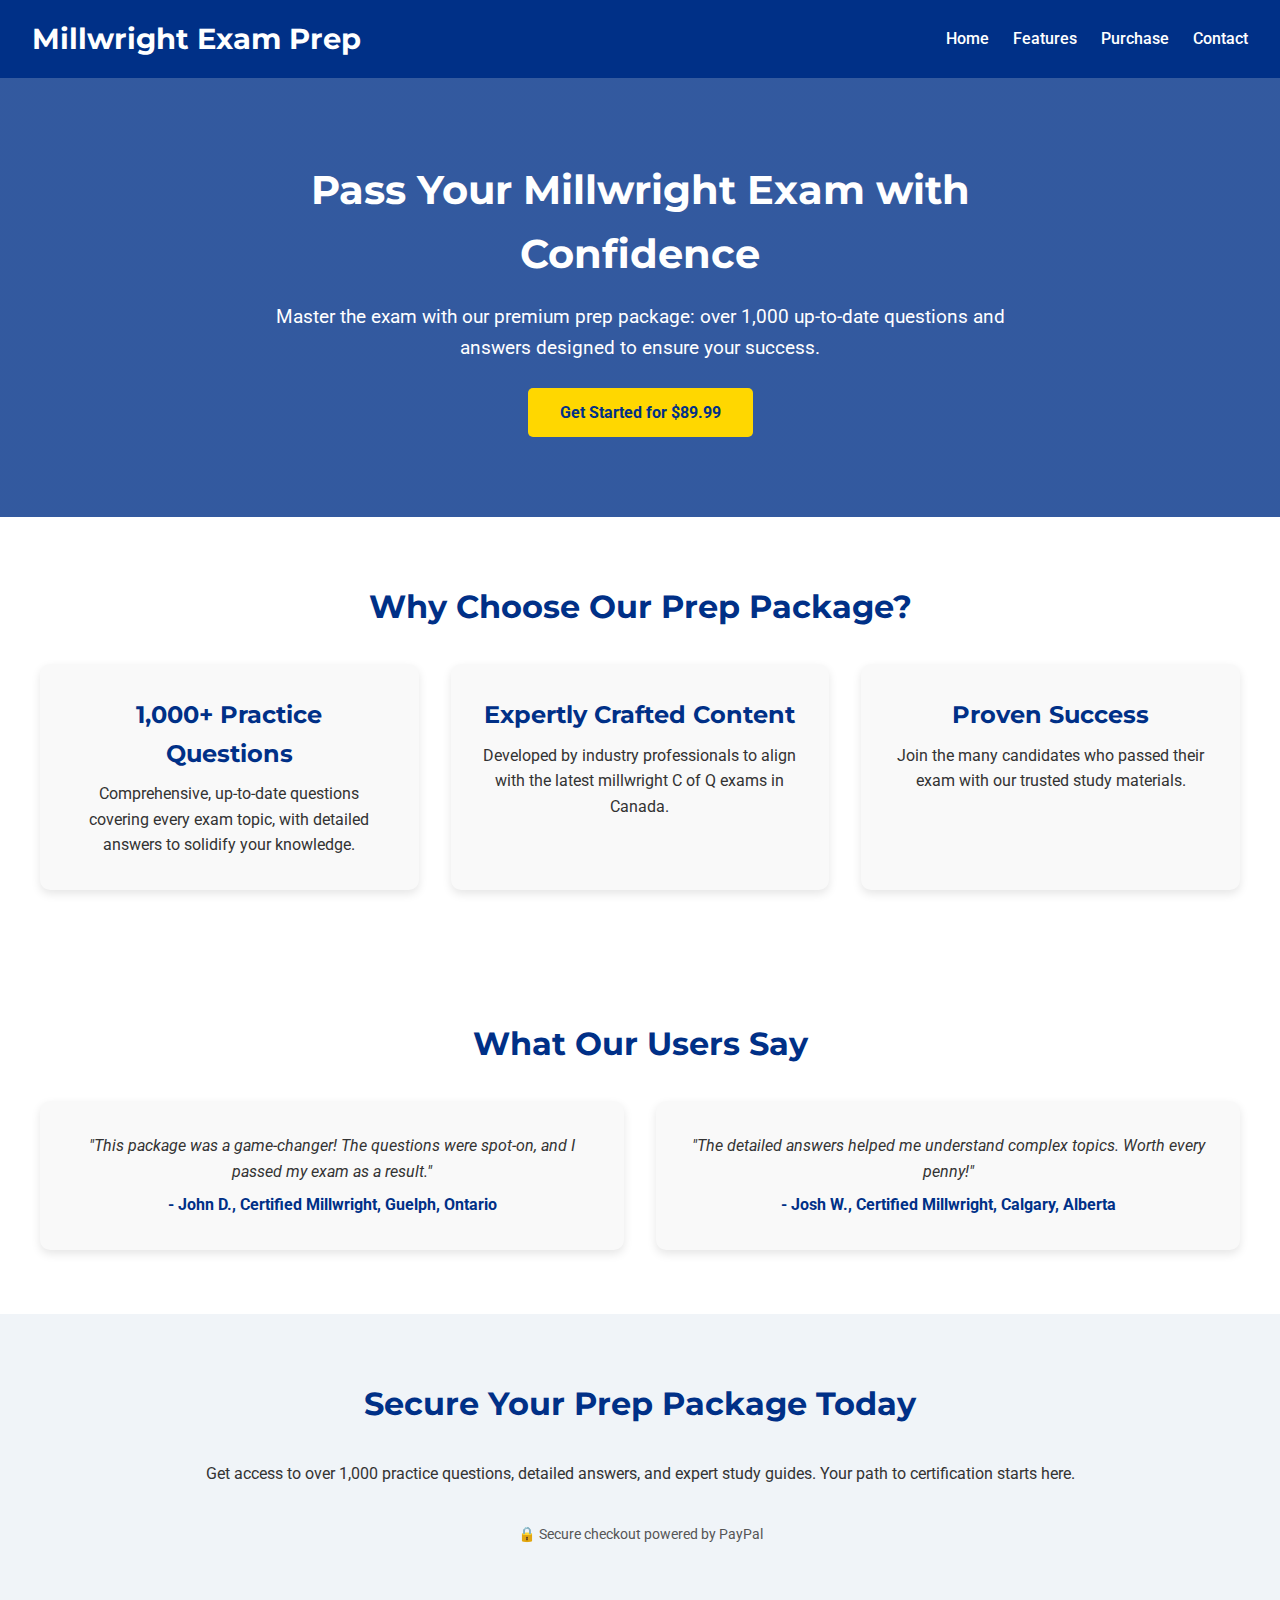
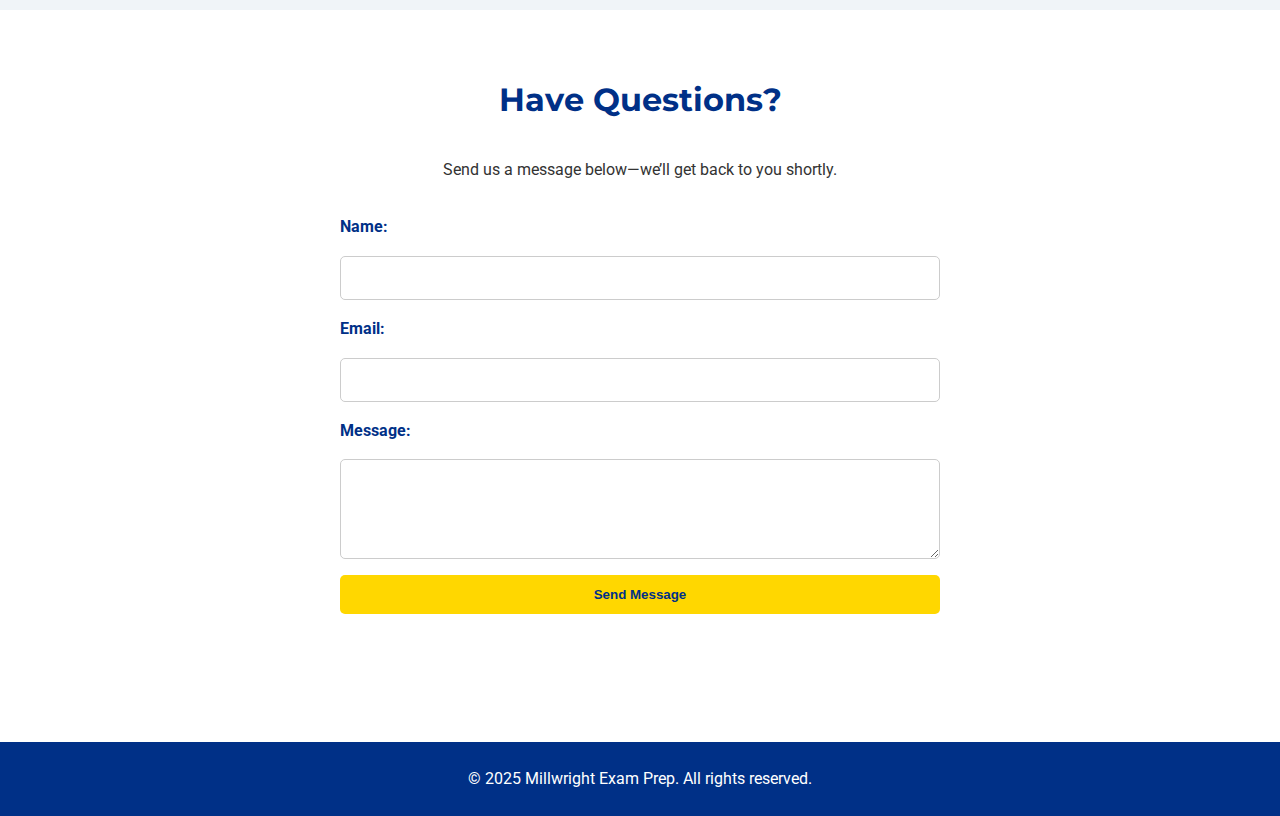
==== index.html @ 75c09dd5 "Update index.html" ====
<html lang="en">
<head>
  <meta charset="UTF-8" />
  <meta name="viewport" content="width=device-width, initial-scale=1.0" />
  <meta name="description" content="Ace your Millwright Exam with our premium prep package featuring over 1,000 up-to-date questions and answers." />
  <meta name="keywords" content="millwright exam prep, millwright study guide, millwright practice questions, certification prep, Canada" />
  <meta name="author" content="Millwright Exam Prep" />
  <title>Millwright Exam Prep - Pass with Confidence</title>
  <link rel="stylesheet" href="styles.css" />
  <link rel="icon" type="image/png" href="favicon.png" />
  <link href="https://fonts.googleapis.com/css2?family=Montserrat:wght@400;700&family=Roboto:wght@300;400&display=swap" rel="stylesheet" />
</head>
<body>
  <header class="sticky">
    <div class="logo">Millwright Exam Prep</div>
    <div class="hamburger" id="hamburger">☰</div>
    <nav id="nav-menu">
      <ul>
        <li><a href="#home">Home</a></li>
        <li><a href="#features">Features</a></li>
        <li><a href="#purchase">Purchase</a></li>
        <li><a href="#contact">Contact</a></li>
      </ul>
    </nav>
  </header>

  <section id="home" class="hero">
    <div class="hero-content">
      <h1>Pass Your Millwright Exam with Confidence</h1>
      <p>Master the exam with our premium prep package: over 1,000 up-to-date questions and answers designed to ensure your success.</p>
      <a href="#purchase" class="cta-button">Get Started for $89.99</a>
    </div>
  </section>

  <section id="features">
    <h2>Why Choose Our Prep Package?</h2>
    <div class="features-grid">
      <div class="feature">
        <h3>1,000+ Practice Questions</h3>
        <p>Comprehensive, up-to-date questions covering every exam topic, with detailed answers to solidify your knowledge.</p>
      </div>
      <div class="feature">
        <h3>Expertly Crafted Content</h3>
        <p>Developed by industry professionals to align with the latest millwright C of Q exams in Canada.</p>
      </div>
      <div class="feature">
        <h3>Proven Success</h3>
        <p>Join the many candidates who passed their exam with our trusted study materials.</p>
      </div>
    </div>
  </section>

  <section id="testimonials">
    <h2>What Our Users Say</h2>
    <div class="testimonial-grid">
      <div class="testimonial">
        <p>"This package was a game-changer! The questions were spot-on, and I passed my exam as a result."</p>
        <span>- John D., Certified Millwright, Guelph, Ontario</span>
      </div>
      <div class="testimonial">
        <p>"The detailed answers helped me understand complex topics. Worth every penny!"</p>
        <span>- Josh W., Certified Millwright, Calgary, Alberta</span>
      </div>
    </div>
  </section>

  <section id="purchase">
    <h2>Secure Your Prep Package Today</h2>
    <p>Get access to over 1,000 practice questions, detailed answers, and expert study guides. Your path to certification starts here.</p>

    <!-- PayPal Hosted Button - Centered -->
    <div style="display: flex; justify-content: center; margin-top: 20px;">
      <div id="paypal-container-J7JTA7M8X7QSN"></div>
    </div>

    <script 
      src="https://www.paypal.com/sdk/js?client-id=BAACQsRiZJimxrqeiNeaFe0J6F3lQnl_E-csl51sluLY7uaNs-VFVcS7_G8-PW38OSNOYB8MAIW6IAEPj8&components=hosted-buttons&disable-funding=venmo&currency=CAD">
    </script>
    <script>
      paypal.HostedButtons({
        hostedButtonId: "J7JTA7M8X7QSN",
      }).render("#paypal-container-J7JTA7M8X7QSN");

      document.addEventListener('DOMContentLoaded', () => {
        const paypalContainer = document.getElementById('paypal-container-J7JTA7M8X7QSN');
        const checkButton = setInterval(() => {
          const buttonText = paypalContainer.querySelector('.paypal-button-text');
          if (buttonText) {
            buttonText.innerHTML = `
              <div style="display: flex; justify-content: space-between; align-items: center; width: 100%;">
                <span style="text-align: left;">Millwright Exam Package</span>
                <span style="text-align: right;">$89.99 CAD</span>
              </div>
            `;
            buttonText.style.display = 'block';
            buttonText.style.textAlign = 'center';
            clearInterval(checkButton);
          }
        }, 100);
      });
    </script>

    <p class="secure">🔒 Secure checkout powered by PayPal</p>
  </section>

  <section id="contact">
    <h2>Have Questions?</h2>
    <p>Send us a message below—we’ll get back to you shortly.</p>
    <form action="https://formspree.io/f/mzzewnkb" method="POST">
      <label for="name">Name:</label>
      <input type="text" id="name" name="name" required />
      <label for="email">Email:</label>
      <input type="email" id="email" name="_replyto" required />
      <label for="message">Message:</label>
      <textarea id="message" name="message" required></textarea>
      <button type="submit" class="cta-button">Send Message</button>
    </form>
  </section>

  <footer>
    <p>© 2025 Millwright Exam Prep. All rights reserved.</p>
  </footer>

  <script>
    const hamburger = document.getElementById('hamburger');
    const navMenu = document.getElementById('nav-menu');
    hamburger.addEventListener('click', () => {
      navMenu.classList.toggle('active');
    });
  </script>
</body>
</html>
---- styles.css ----
* {
    margin: 0;
    padding: 0;
    box-sizing: border-box;
}

html {
    scroll-behavior: smooth;
    scroll-padding-top: 80px;
}

body {
    font-family: 'Roboto', sans-serif;
    line-height: 1.6;
    color: #333;
}

/* --- Header --- */
header.sticky {
    background: #003087;
    color: white;
    padding: 1rem 2rem;
    display: flex;
    justify-content: space-between;
    align-items: center;
    position: sticky;
    top: 0;
    z-index: 1000;
    flex-wrap: wrap;
}

.header-container {
    display: flex;
    justify-content: space-between;
    align-items: center;
    width: 100%;
}

.logo {
    font-family: 'Montserrat', sans-serif;
    font-size: 1.8rem;
    font-weight: 700;
}

.hamburger {
    display: none;
    font-size: 2rem;
    cursor: pointer;
    background: none;
    border: none;
    color: white;
}

/* --- Navigation --- */
nav ul {
    list-style: none;
    display: flex;
    gap: 1.5rem;
}

nav ul li a {
    color: white;
    text-decoration: none;
    font-weight: 500;
    transition: color 0.3s;
}

nav ul li a:hover {
    color: #ffd700;
}

/* --- Hero Section --- */
.hero {
    background: linear-gradient(rgba(0, 48, 135, 0.8), rgba(0, 48, 135, 0.8)), url('https://images.unsplash.com/photo-1581091226825-a6a2a5aee158?ixlib=rb-4.0.3&auto=format&fit=crop&w=1920&q=80');
    background-size: cover;
    background-position: center;
    color: white;
    text-align: center;
    padding: 5rem 2rem;
    min-height: 400px;
    display: flex;
    align-items: center;
}

.hero-content {
    max-width: 800px;
    margin: 0 auto;
}

.hero h1 {
    font-family: 'Montserrat', sans-serif;
    font-size: 2.5rem;
    margin-bottom: 1rem;
}

.hero p {
    font-size: 1.2rem;
    margin-bottom: 1.5rem;
}

.cta-button {
    display: inline-block;
    padding: 0.75rem 2rem;
    background: #ffd700;
    color: #003087;
    text-decoration: none;
    border-radius: 5px;
    font-weight: 700;
    transition: background 0.3s, transform 0.2s;
}

.cta-button:hover {
    background: #e6c200;
    transform: translateY(-2px);
}

/* --- Sections --- */
section {
    padding: 4rem 2rem;
    text-align: center;
}

section h2 {
    font-family: 'Montserrat', sans-serif;
    font-size: 2rem;
    margin-bottom: 2rem;
    color: #003087;
}

/* --- Grids --- */
.features-grid, .testimonial-grid {
    display: grid;
    grid-template-columns: repeat(auto-fit, minmax(250px, 1fr));
    gap: 2rem;
    max-width: 1200px;
    margin: 0 auto;
}

.feature, .testimonial {
    background: #f9f9f9;
    padding: 2rem;
    border-radius: 10px;
    box-shadow: 0 4px 10px rgba(0, 0, 0, 0.1);
    transition: transform 0.3s;
}

.feature:hover, .testimonial:hover {
    transform: translateY(-5px);
}

.feature h3 {
    font-family: 'Montserrat', sans-serif;
    font-size: 1.5rem;
    margin-bottom: 0.5rem;
    color: #003087;
}

.testimonial p {
    font-style: italic;
}

.testimonial span {
    display: block;
    margin-top: 0.5rem;
    font-weight: 700;
    color: #003087;
}

/* --- Purchase Section --- */
#purchase {
    background: #f0f4f8;
}

#purchase p.secure {
    margin-top: 1rem;
    font-size: 0.9rem;
    color: #555;
}

/* PayPal Button Styling */
#paypal-container-J7JTA7M8X7QSN {
    width: 100%;
    max-width: 400px;
    margin: 0 auto;
}

#paypal-container-J7JTA7M8X7QSN iframe {
    width: 100% !important;
    min-width: 300px;
}

#paypal-container-J7JTA7M8X7QSN .paypal-button-text {
    display: block !important;
    text-align: center !important;
    font-size: 16px;
    line-height: 1.5;
}

#paypal-container-J7JTA7M8X7QSN .paypal-button {
    display: block !important;
    text-align: center;
    margin-top: 10px;
}

/* --- Forms --- */
form {
    max-width: 600px;
    margin: 2rem auto;
    display: flex;
    flex-direction: column;
    gap: 1rem;
}

form label {
    font-weight: 700;
    text-align: left;
    color: #003087;
}

form input, form textarea {
    padding: 0.75rem;
    border: 1px solid #ccc;
    border-radius: 5px;
    font-size: 1rem;
}

form textarea {
    resize: vertical;
    min-height: 100px;
}

form button {
    background: #003087;
    color: white;
    padding: 0.75rem;
    border: none;
    border-radius: 5px;
    font-weight: 700;
    cursor: pointer;
    transition: background 0.3s;
}

form button:hover {
    background: #002569;
}

/* --- Footer --- */
footer {
    background: #003087;
    color: white;
    text-align: center;
    padding: 1.5rem;
    margin-top: 2rem;
}

/* --- Responsive Fixes --- */
@media (max-width: 768px) {
    header.sticky {
        flex-direction: row;
        justify-content: space-between;
        align-items: center;
        flex-wrap: nowrap;
        padding: 0.5rem 1rem;
    }

    .header-container {
        flex-direction: row;
        justify-content: space-between;
        align-items: center;
    }

    .logo {
        font-size: 1.5rem;
    }

    .hamburger {
        display: block;
    }

    nav {
        display: none;
        width: 100%;
    }

    nav.active {
        display: block;
    }

    nav ul {
        flex-direction: column;
        gap: 1rem;
        margin-top: 1rem;
        justify-content: flex-start;
    }

    nav ul li {
        text-align: left;
        padding-left: 1rem;
    }

    .hero h1 {
        font-size: 2rem;
    }

    .hero p {
        font-size: 1rem;
    }

    section {
        padding: 2rem 1rem;
    }

    #paypal-container-J7JTA7M8X7QSN iframe {
        min-width: 250px;
    }
}
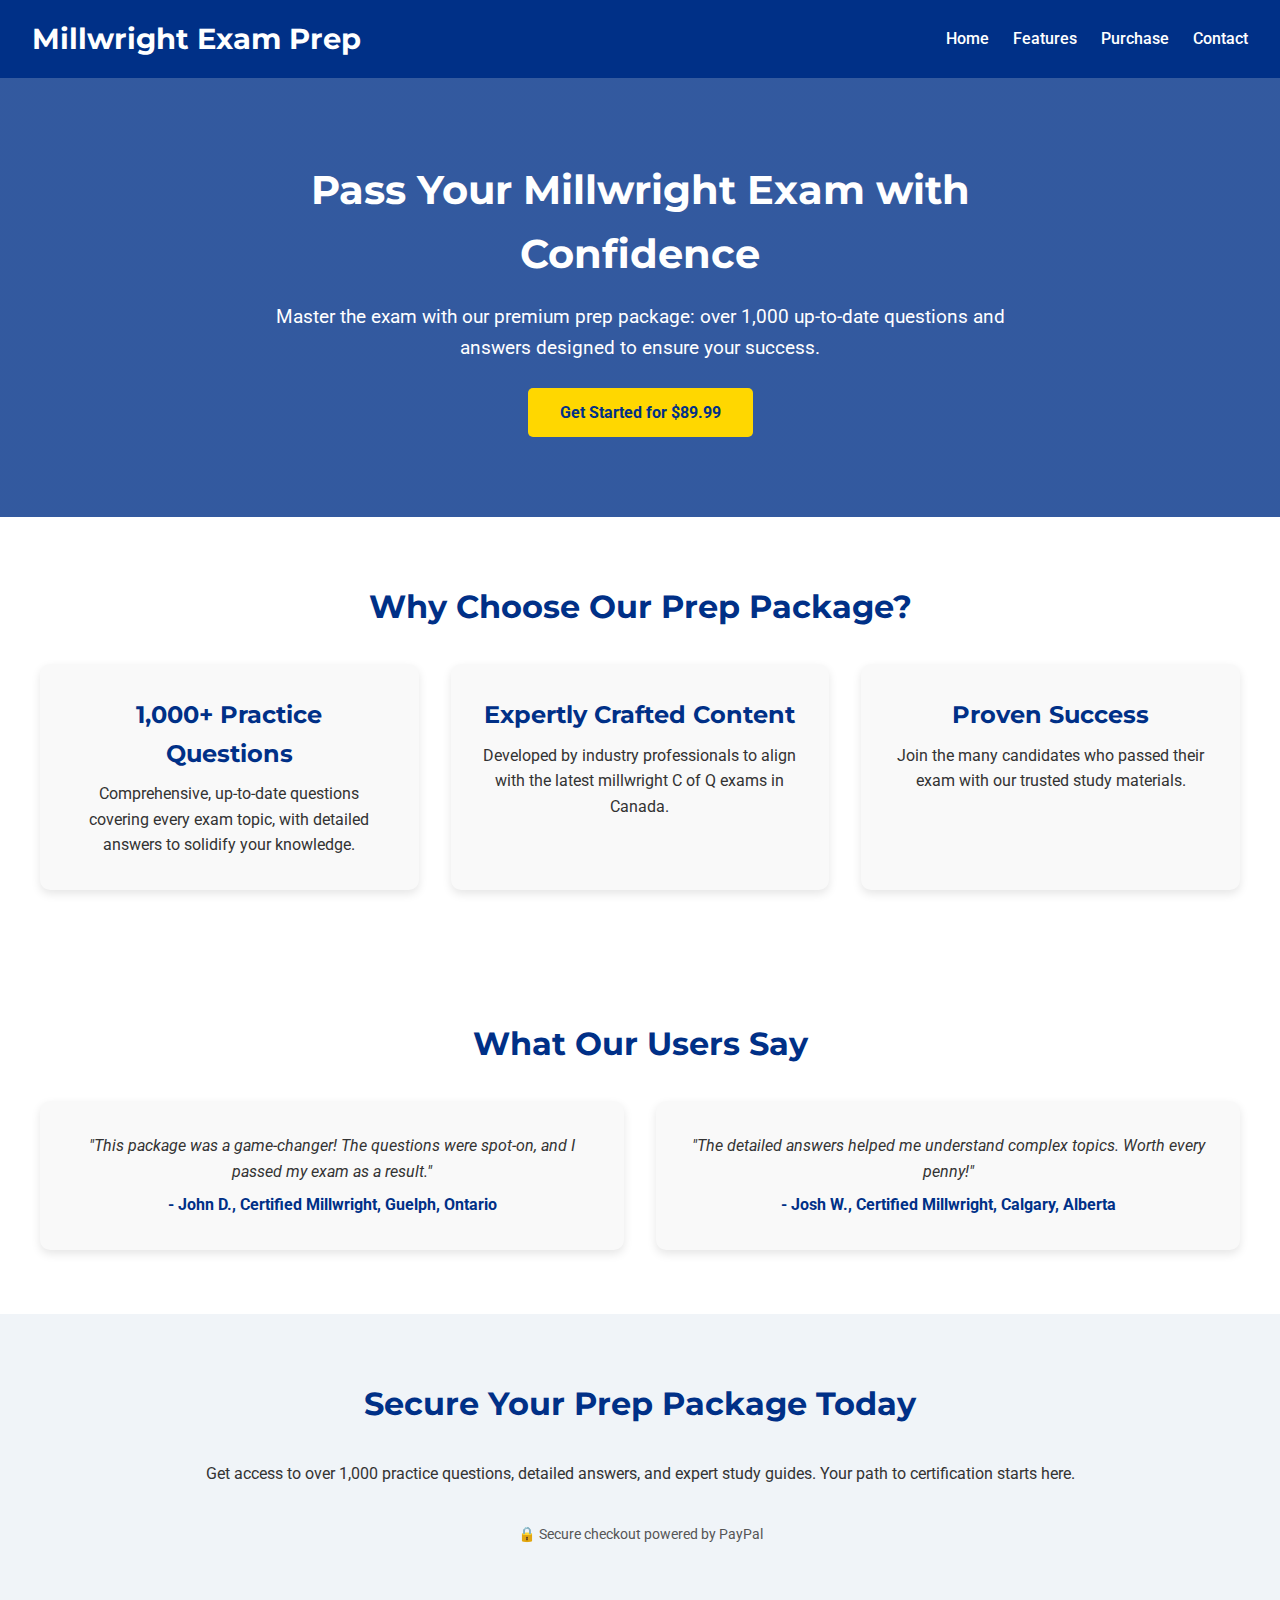
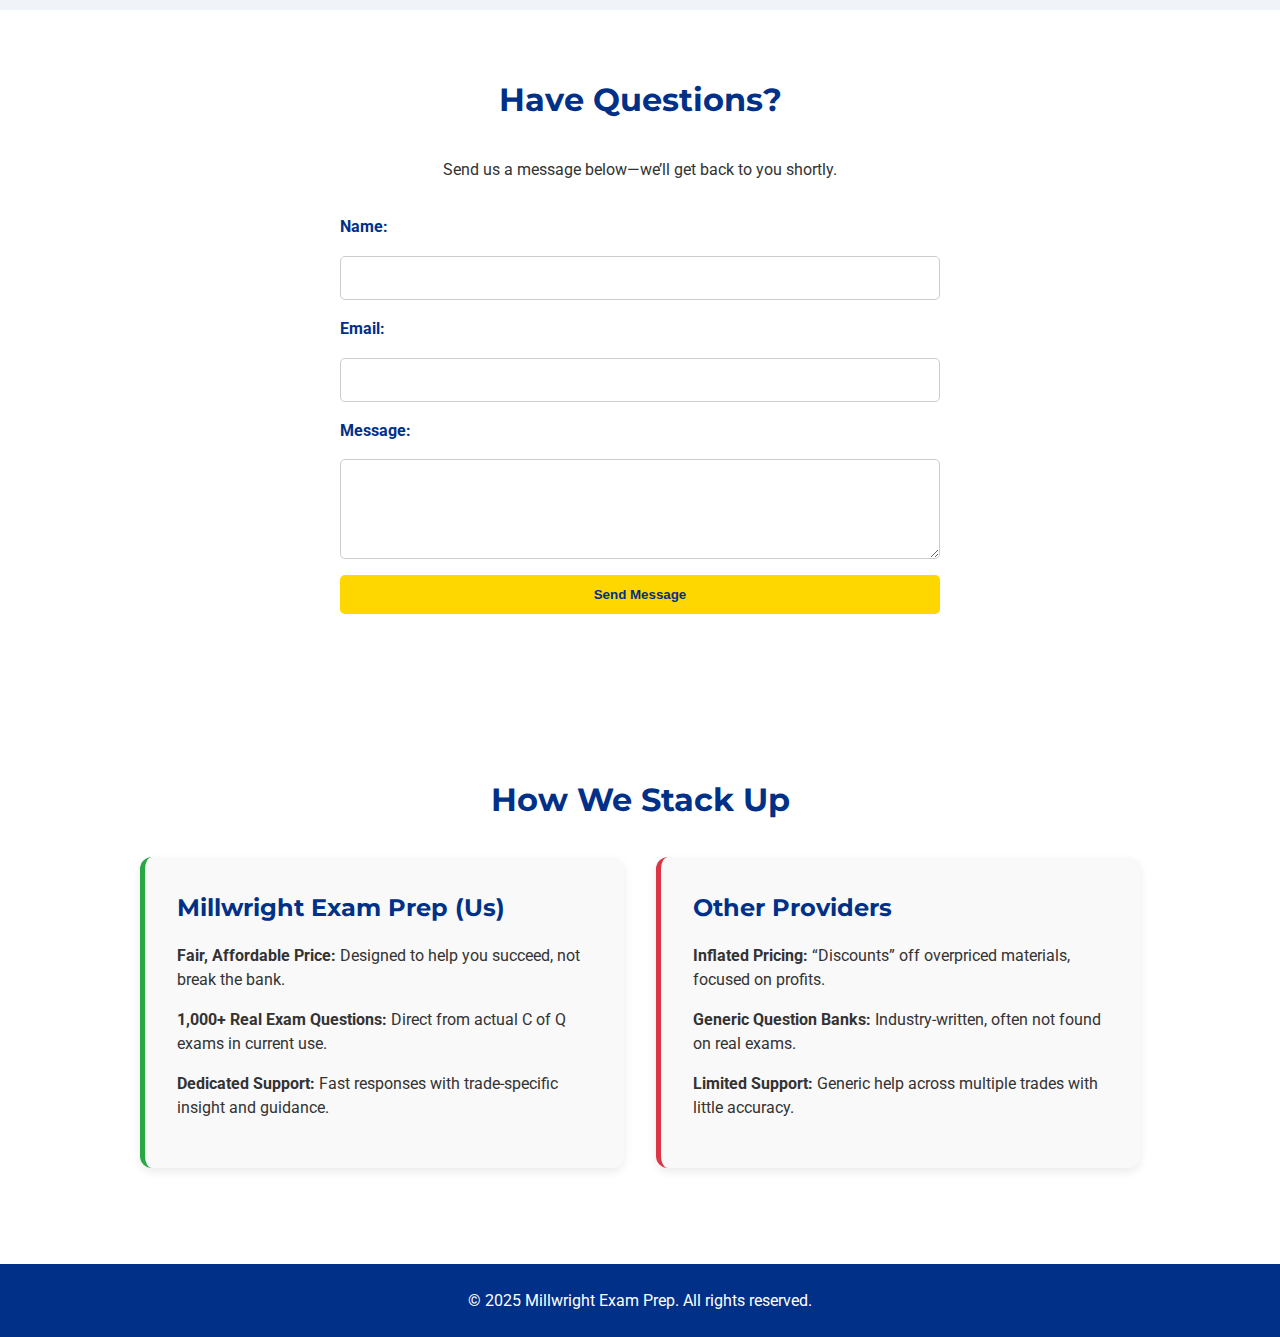
==== commit 0c94b00a: "Update index.html" ====
--- a/index.html
+++ b/index.html
@@ -86,12 +86,7 @@
         const checkButton = setInterval(() => {
           const buttonText = paypalContainer.querySelector('.paypal-button-text');
           if (buttonText) {
-            buttonText.innerHTML = `
-              <div style="display: flex; justify-content: space-between; align-items: center; width: 100%;">
-                <span style="text-align: left;">Millwright Exam Package</span>
-                <span style="text-align: right;">$89.99 CAD</span>
-              </div>
-            `;
+            buttonText.textContent = 'Millwright Exam Package $89.99 CAD';
             buttonText.style.display = 'block';
             buttonText.style.textAlign = 'center';
             clearInterval(checkButton);
@@ -116,7 +111,27 @@
       <button type="submit" class="cta-button">Send Message</button>
     </form>
   </section>
-
+<section id="compare">
+    <h2>How We Stack Up</h2>
+    <div class="compare-grid">
+        <div class="compare-box us">
+            <h3>Millwright Exam Prep (Us)</h3>
+            <ul>
+                <li><strong>Fair, Affordable Price:</strong> Designed to help you succeed, not break the bank.</li>
+                <li><strong>1,000+ Real Exam Questions:</strong> Direct from actual C of Q exams in current use.</li>
+                <li><strong>Dedicated Support:</strong> Fast responses with trade-specific insight and guidance.</li>
+            </ul>
+        </div>
+        <div class="compare-box them">
+            <h3>Other Providers</h3>
+            <ul>
+                <li><strong>Inflated Pricing:</strong> “Discounts” off overpriced materials, focused on profits.</li>
+                <li><strong>Generic Question Banks:</strong> Industry-written, often not found on real exams.</li>
+                <li><strong>Limited Support:</strong> Generic help across multiple trades with little accuracy.</li>
+            </ul>
+        </div>
+    </div>
+</section>
   <footer>
     <p>© 2025 Millwright Exam Prep. All rights reserved.</p>
   </footer>
--- a/styles.css
+++ b/styles.css
@@ -182,24 +182,30 @@
     width: 100%;
     max-width: 400px;
     margin: 0 auto;
+    text-align: center;
 }
 
 #paypal-container-J7JTA7M8X7QSN iframe {
     width: 100% !important;
     min-width: 300px;
+    margin: 0 auto;
 }
 
 #paypal-container-J7JTA7M8X7QSN .paypal-button-text {
     display: block !important;
     text-align: center !important;
-    font-size: 16px;
+    font-size: 16px !important;
     line-height: 1.5;
+    padding: 8px 0;
+    width: 100%;
+    color: #003087;
+    font-weight: 700;
 }
 
 #paypal-container-J7JTA7M8X7QSN .paypal-button {
     display: block !important;
-    text-align: center;
-    margin-top: 10px;
+    text-align: center !important;
+    margin: 10px auto 0;
 }
 
 /* --- Forms --- */
@@ -313,4 +319,88 @@
     #paypal-container-J7JTA7M8X7QSN iframe {
         min-width: 250px;
     }
-}
+
+    #paypal-container-J7JTA7M8X7QSN .paypal-button-text {
+        font-size: 14px !important;
+        padding: 6px 0;
+    }
+}
+/* --- Compare Section --- */
+#compare {
+    background: #ffffff;
+    padding: 4rem 2rem;
+    text-align: center;
+}
+
+#compare h2 {
+    font-family: 'Montserrat', sans-serif;
+    font-size: 2rem;
+    margin-bottom: 2rem;
+    color: #003087;
+}
+
+.compare-grid {
+    display: grid;
+    grid-template-columns: repeat(auto-fit, minmax(280px, 1fr));
+    gap: 2rem;
+    max-width: 1000px;
+    margin: 0 auto;
+}
+
+.compare-box {
+    background: #f9f9f9;
+    padding: 2rem;
+    border-radius: 12px;
+    box-shadow: 0 4px 10px rgba(0, 0, 0, 0.08);
+    text-align: left;
+    transition: transform 0.3s;
+}
+
+.compare-box:hover {
+    transform: translateY(-5px);
+}
+
+.compare-box h3 {
+    font-family: 'Montserrat', sans-serif;
+    font-size: 1.5rem;
+    margin-bottom: 1rem;
+    color: #003087;
+}
+
+.compare-box ul {
+    list-style: none;
+    padding-left: 0;
+}
+
+.compare-box li {
+    margin-bottom: 1rem;
+    font-size: 1rem;
+    line-height: 1.5;
+}
+
+.compare-box.us {
+    border-left: 5px solid #28a745;
+}
+
+.compare-box.them {
+    border-left: 5px solid #dc3545;
+}
+
+/* --- Responsive Fix for Compare Section --- */
+@media (max-width: 768px) {
+    #compare {
+        padding: 2rem 1rem;
+    }
+
+    .compare-box {
+        padding: 1.5rem;
+    }
+
+    .compare-box h3 {
+        font-size: 1.3rem;
+    }
+
+    .compare-box li {
+        font-size: 0.95rem;
+    }
+}
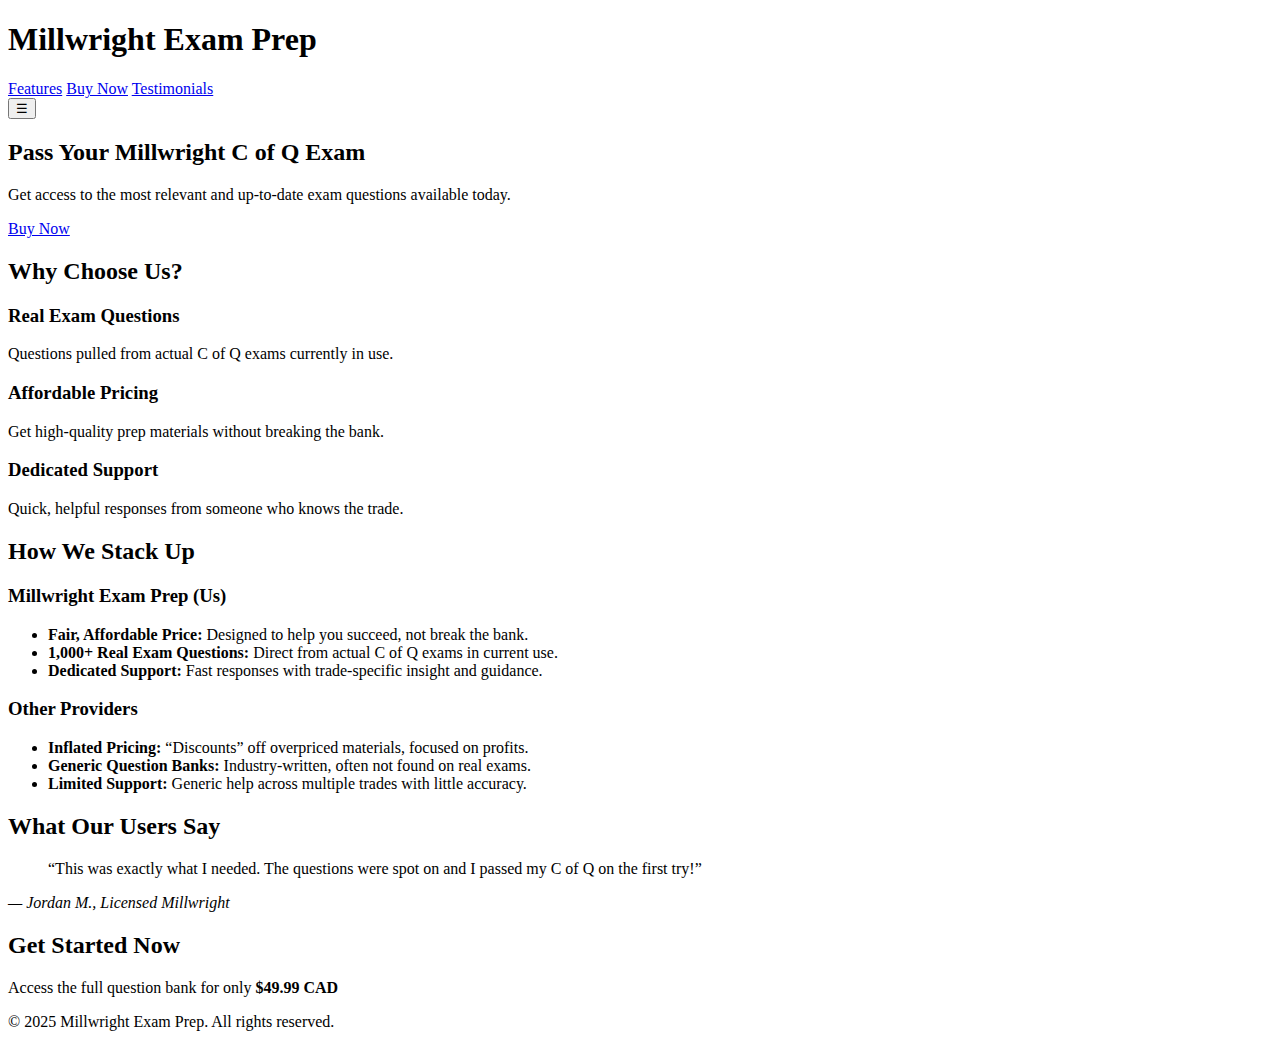
==== commit cb6e4dfe: "Update index.html" ====
--- a/index.html
+++ b/index.html
@@ -1,146 +1,127 @@
+<!DOCTYPE html>
 <html lang="en">
 <head>
   <meta charset="UTF-8" />
-  <meta name="viewport" content="width=device-width, initial-scale=1.0" />
-  <meta name="description" content="Ace your Millwright Exam with our premium prep package featuring over 1,000 up-to-date questions and answers." />
-  <meta name="keywords" content="millwright exam prep, millwright study guide, millwright practice questions, certification prep, Canada" />
-  <meta name="author" content="Millwright Exam Prep" />
-  <title>Millwright Exam Prep - Pass with Confidence</title>
-  <link rel="stylesheet" href="styles.css" />
-  <link rel="icon" type="image/png" href="favicon.png" />
-  <link href="https://fonts.googleapis.com/css2?family=Montserrat:wght@400;700&family=Roboto:wght@300;400&display=swap" rel="stylesheet" />
+  <meta name="viewport" content="width=device-width, initial-scale=1.0"/>
+  <title>Millwright Exam Prep</title>
+  <link rel="stylesheet" href="style.css" />
+  <link href="https://fonts.googleapis.com/css2?family=Montserrat:wght@600&family=Roboto&display=swap" rel="stylesheet">
 </head>
 <body>
-  <header class="sticky">
-    <div class="logo">Millwright Exam Prep</div>
-    <div class="hamburger" id="hamburger">☰</div>
-    <nav id="nav-menu">
-      <ul>
-        <li><a href="#home">Home</a></li>
-        <li><a href="#features">Features</a></li>
-        <li><a href="#purchase">Purchase</a></li>
-        <li><a href="#contact">Contact</a></li>
-      </ul>
-    </nav>
+  <header>
+    <div class="container">
+      <h1>Millwright Exam Prep</h1>
+      <nav id="nav-menu">
+        <a href="#features">Features</a>
+        <a href="#purchase">Buy Now</a>
+        <a href="#testimonials">Testimonials</a>
+      </nav>
+      <button id="menu-toggle" aria-label="Toggle Menu">&#9776;</button>
+    </div>
   </header>
 
-  <section id="home" class="hero">
-    <div class="hero-content">
-      <h1>Pass Your Millwright Exam with Confidence</h1>
-      <p>Master the exam with our premium prep package: over 1,000 up-to-date questions and answers designed to ensure your success.</p>
-      <a href="#purchase" class="cta-button">Get Started for $89.99</a>
+  <section class="hero">
+    <div class="container">
+      <h2>Pass Your Millwright C of Q Exam</h2>
+      <p>Get access to the most relevant and up-to-date exam questions available today.</p>
+      <a href="#purchase" class="btn">Buy Now</a>
     </div>
   </section>
 
-  <section id="features">
-    <h2>Why Choose Our Prep Package?</h2>
-    <div class="features-grid">
-      <div class="feature">
-        <h3>1,000+ Practice Questions</h3>
-        <p>Comprehensive, up-to-date questions covering every exam topic, with detailed answers to solidify your knowledge.</p>
-      </div>
-      <div class="feature">
-        <h3>Expertly Crafted Content</h3>
-        <p>Developed by industry professionals to align with the latest millwright C of Q exams in Canada.</p>
-      </div>
-      <div class="feature">
-        <h3>Proven Success</h3>
-        <p>Join the many candidates who passed their exam with our trusted study materials.</p>
+  <section id="features" class="features">
+    <div class="container">
+      <h2>Why Choose Us?</h2>
+      <div class="feature-grid">
+        <div class="feature">
+          <h3>Real Exam Questions</h3>
+          <p>Questions pulled from actual C of Q exams currently in use.</p>
+        </div>
+        <div class="feature">
+          <h3>Affordable Pricing</h3>
+          <p>Get high-quality prep materials without breaking the bank.</p>
+        </div>
+        <div class="feature">
+          <h3>Dedicated Support</h3>
+          <p>Quick, helpful responses from someone who knows the trade.</p>
+        </div>
       </div>
     </div>
   </section>
 
-  <section id="testimonials">
-    <h2>What Our Users Say</h2>
-    <div class="testimonial-grid">
-      <div class="testimonial">
-        <p>"This package was a game-changer! The questions were spot-on, and I passed my exam as a result."</p>
-        <span>- John D., Certified Millwright, Guelph, Ontario</span>
+  <!-- Compare Section -->
+  <section id="compare">
+    <h2>How We Stack Up</h2>
+    <div class="compare-grid">
+      <div class="compare-box us">
+        <h3>Millwright Exam Prep (Us)</h3>
+        <ul>
+          <li><strong>Fair, Affordable Price:</strong> Designed to help you succeed, not break the bank.</li>
+          <li><strong>1,000+ Real Exam Questions:</strong> Direct from actual C of Q exams in current use.</li>
+          <li><strong>Dedicated Support:</strong> Fast responses with trade-specific insight and guidance.</li>
+        </ul>
       </div>
-      <div class="testimonial">
-        <p>"The detailed answers helped me understand complex topics. Worth every penny!"</p>
-        <span>- Josh W., Certified Millwright, Calgary, Alberta</span>
+      <div class="compare-box them">
+        <h3>Other Providers</h3>
+        <ul>
+          <li><strong>Inflated Pricing:</strong> “Discounts” off overpriced materials, focused on profits.</li>
+          <li><strong>Generic Question Banks:</strong> Industry-written, often not found on real exams.</li>
+          <li><strong>Limited Support:</strong> Generic help across multiple trades with little accuracy.</li>
+        </ul>
       </div>
     </div>
   </section>
 
-  <section id="purchase">
-    <h2>Secure Your Prep Package Today</h2>
-    <p>Get access to over 1,000 practice questions, detailed answers, and expert study guides. Your path to certification starts here.</p>
-
-    <!-- PayPal Hosted Button - Centered -->
-    <div style="display: flex; justify-content: center; margin-top: 20px;">
-      <div id="paypal-container-J7JTA7M8X7QSN"></div>
+  <section id="testimonials" class="testimonials">
+    <div class="container">
+      <h2>What Our Users Say</h2>
+      <blockquote>
+        “This was exactly what I needed. The questions were spot on and I passed my C of Q on the first try!”
+      </blockquote>
+      <cite>— Jordan M., Licensed Millwright</cite>
     </div>
-
-    <script 
-      src="https://www.paypal.com/sdk/js?client-id=BAACQsRiZJimxrqeiNeaFe0J6F3lQnl_E-csl51sluLY7uaNs-VFVcS7_G8-PW38OSNOYB8MAIW6IAEPj8&components=hosted-buttons&disable-funding=venmo&currency=CAD">
-    </script>
-    <script>
-      paypal.HostedButtons({
-        hostedButtonId: "J7JTA7M8X7QSN",
-      }).render("#paypal-container-J7JTA7M8X7QSN");
-
-      document.addEventListener('DOMContentLoaded', () => {
-        const paypalContainer = document.getElementById('paypal-container-J7JTA7M8X7QSN');
-        const checkButton = setInterval(() => {
-          const buttonText = paypalContainer.querySelector('.paypal-button-text');
-          if (buttonText) {
-            buttonText.textContent = 'Millwright Exam Package $89.99 CAD';
-            buttonText.style.display = 'block';
-            buttonText.style.textAlign = 'center';
-            clearInterval(checkButton);
-          }
-        }, 100);
-      });
-    </script>
-
-    <p class="secure">🔒 Secure checkout powered by PayPal</p>
   </section>
 
-  <section id="contact">
-    <h2>Have Questions?</h2>
-    <p>Send us a message below—we’ll get back to you shortly.</p>
-    <form action="https://formspree.io/f/mzzewnkb" method="POST">
-      <label for="name">Name:</label>
-      <input type="text" id="name" name="name" required />
-      <label for="email">Email:</label>
-      <input type="email" id="email" name="_replyto" required />
-      <label for="message">Message:</label>
-      <textarea id="message" name="message" required></textarea>
-      <button type="submit" class="cta-button">Send Message</button>
-    </form>
+  <section id="purchase" class="purchase">
+    <div class="container">
+      <h2>Get Started Now</h2>
+      <p>Access the full question bank for only <strong>$49.99 CAD</strong></p>
+      <div id="paypal-button-container"></div>
+    </div>
   </section>
-<section id="compare">
-    <h2>How We Stack Up</h2>
-    <div class="compare-grid">
-        <div class="compare-box us">
-            <h3>Millwright Exam Prep (Us)</h3>
-            <ul>
-                <li><strong>Fair, Affordable Price:</strong> Designed to help you succeed, not break the bank.</li>
-                <li><strong>1,000+ Real Exam Questions:</strong> Direct from actual C of Q exams in current use.</li>
-                <li><strong>Dedicated Support:</strong> Fast responses with trade-specific insight and guidance.</li>
-            </ul>
-        </div>
-        <div class="compare-box them">
-            <h3>Other Providers</h3>
-            <ul>
-                <li><strong>Inflated Pricing:</strong> “Discounts” off overpriced materials, focused on profits.</li>
-                <li><strong>Generic Question Banks:</strong> Industry-written, often not found on real exams.</li>
-                <li><strong>Limited Support:</strong> Generic help across multiple trades with little accuracy.</li>
-            </ul>
-        </div>
+
+  <footer>
+    <div class="container">
+      <p>&copy; 2025 Millwright Exam Prep. All rights reserved.</p>
     </div>
-</section>
-  <footer>
-    <p>© 2025 Millwright Exam Prep. All rights reserved.</p>
   </footer>
 
+  <script src="https://www.paypal.com/sdk/js?client-id=sb&currency=CAD"></script>
   <script>
-    const hamburger = document.getElementById('hamburger');
-    const navMenu = document.getElementById('nav-menu');
-    hamburger.addEventListener('click', () => {
-      navMenu.classList.toggle('active');
+    paypal.Buttons({
+      style: {
+        layout: 'horizontal',
+        color:  'gold',
+        shape:  'pill',
+        label:  'buynow'
+      },
+      createOrder: function(data, actions) {
+        return actions.order.create({
+          purchase_units: [{
+            amount: {
+              value: '49.99'
+            }
+          }]
+        });
+      },
+      onApprove: function(data, actions) {
+        return actions.order.capture().then(function(details) {
+          alert('Transaction completed by ' + details.payer.name.given_name);
+        });
+      }
+    }).render('#paypal-button-container');
+
+    document.getElementById('menu-toggle').addEventListener('click', function () {
+      document.getElementById('nav-menu').classList.toggle('active');
     });
   </script>
 </body>
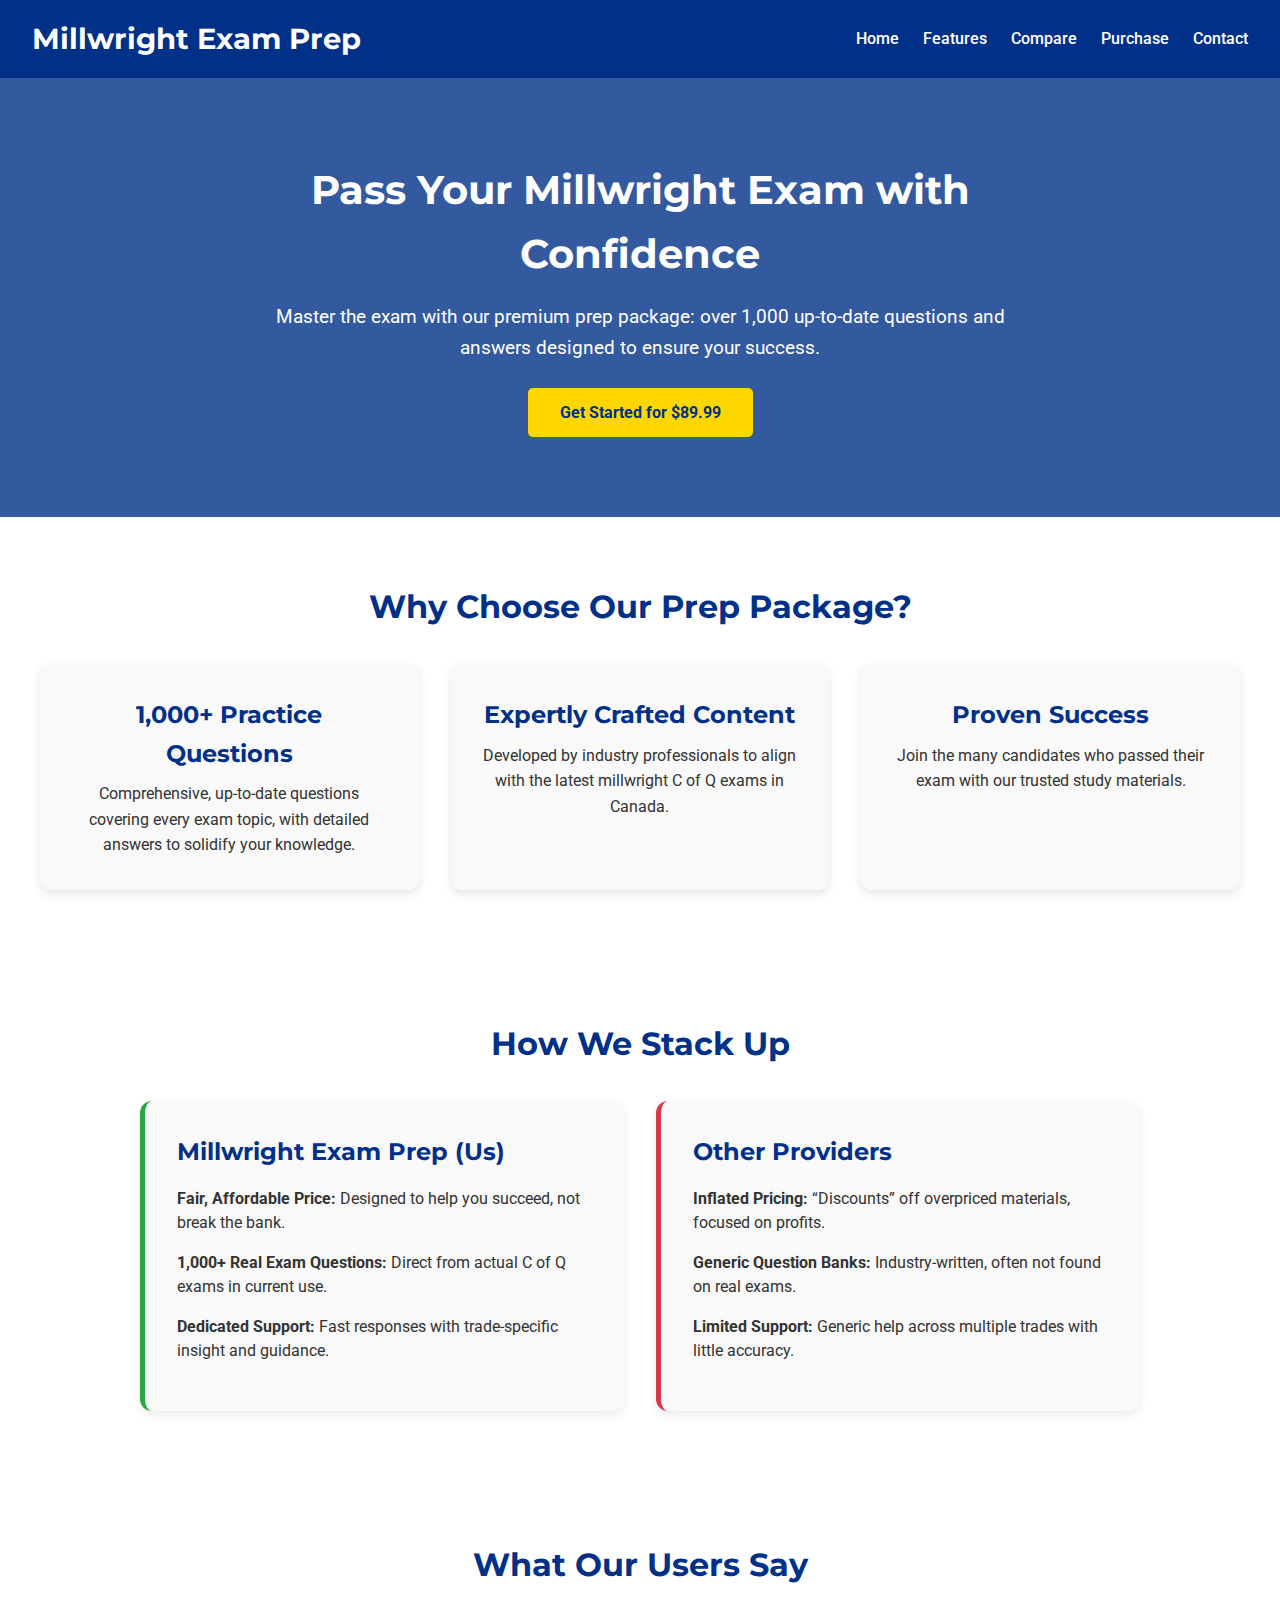
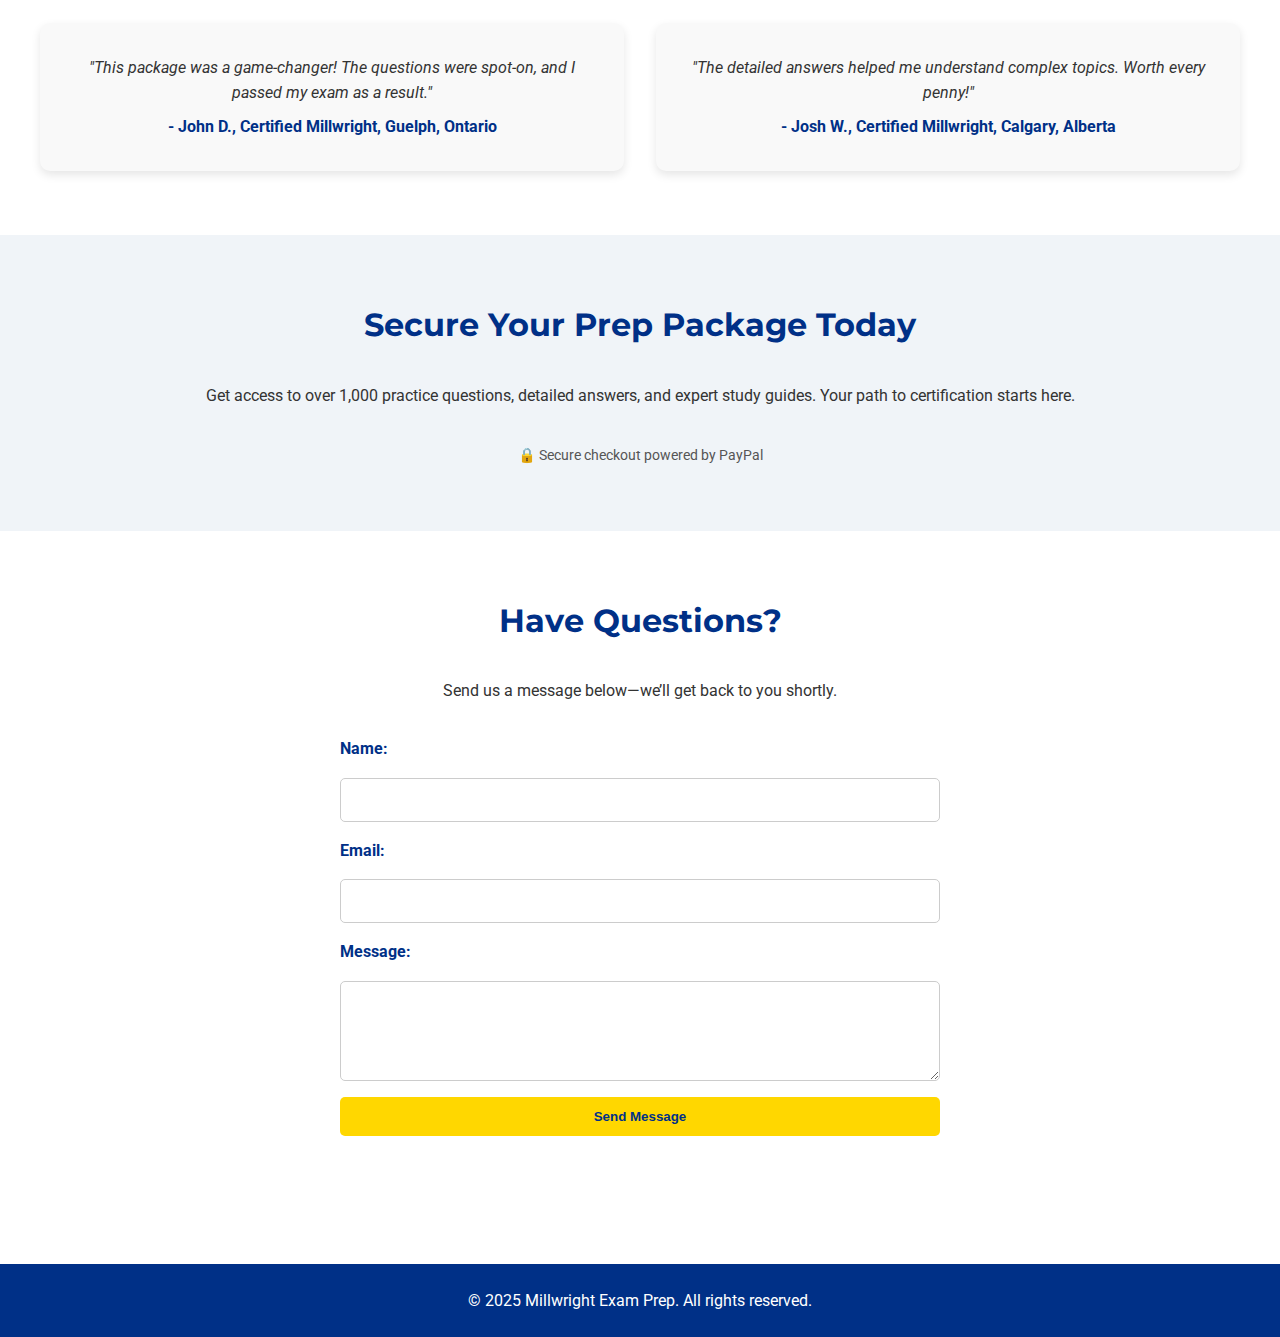
==== commit c2883d87: "Update index.html" ====
--- a/index.html
+++ b/index.html
@@ -1,54 +1,56 @@
-<!DOCTYPE html>
 <html lang="en">
 <head>
   <meta charset="UTF-8" />
-  <meta name="viewport" content="width=device-width, initial-scale=1.0"/>
-  <title>Millwright Exam Prep</title>
-  <link rel="stylesheet" href="style.css" />
-  <link href="https://fonts.googleapis.com/css2?family=Montserrat:wght@600&family=Roboto&display=swap" rel="stylesheet">
+  <meta name="viewport" content="width=device-width, initial-scale=1.0" />
+  <meta name="description" content="Ace your Millwright Exam with our premium prep package featuring over 1,000 up-to-date questions and answers." />
+  <meta name="keywords" content="millwright exam prep, millwright study guide, millwright practice questions, certification prep, Canada" />
+  <meta name="author" content="Millwright Exam Prep" />
+  <title>Millwright Exam Prep - Pass with Confidence</title>
+  <link rel="stylesheet" href="styles.css" />
+  <link rel="icon" type="image/png" href="favicon.png" />
+  <link href="https://fonts.googleapis.com/css2?family=Montserrat:wght@400;700&family=Roboto:wght@300;400&display=swap" rel="stylesheet" />
 </head>
 <body>
-  <header>
-    <div class="container">
-      <h1>Millwright Exam Prep</h1>
-      <nav id="nav-menu">
-        <a href="#features">Features</a>
-        <a href="#purchase">Buy Now</a>
-        <a href="#testimonials">Testimonials</a>
-      </nav>
-      <button id="menu-toggle" aria-label="Toggle Menu">&#9776;</button>
-    </div>
+  <header class="sticky">
+    <div class="logo">Millwright Exam Prep</div>
+    <div class="hamburger" id="hamburger">☰</div>
+    <nav id="nav-menu">
+      <ul>
+        <li><a href="#home">Home</a></li>
+        <li><a href="#features">Features</a></li>
+        <li><a href="#compare">Compare</a></li>
+        <li><a href="#purchase">Purchase</a></li>
+        <li><a href="#contact">Contact</a></li>
+      </ul>
+    </nav>
   </header>
 
-  <section class="hero">
-    <div class="container">
-      <h2>Pass Your Millwright C of Q Exam</h2>
-      <p>Get access to the most relevant and up-to-date exam questions available today.</p>
-      <a href="#purchase" class="btn">Buy Now</a>
+  <section id="home" class="hero">
+    <div class="hero-content">
+      <h1>Pass Your Millwright Exam with Confidence</h1>
+      <p>Master the exam with our premium prep package: over 1,000 up-to-date questions and answers designed to ensure your success.</p>
+      <a href="#purchase" class="cta-button">Get Started for $89.99</a>
     </div>
   </section>
 
-  <section id="features" class="features">
-    <div class="container">
-      <h2>Why Choose Us?</h2>
-      <div class="feature-grid">
-        <div class="feature">
-          <h3>Real Exam Questions</h3>
-          <p>Questions pulled from actual C of Q exams currently in use.</p>
-        </div>
-        <div class="feature">
-          <h3>Affordable Pricing</h3>
-          <p>Get high-quality prep materials without breaking the bank.</p>
-        </div>
-        <div class="feature">
-          <h3>Dedicated Support</h3>
-          <p>Quick, helpful responses from someone who knows the trade.</p>
-        </div>
+  <section id="features">
+    <h2>Why Choose Our Prep Package?</h2>
+    <div class="features-grid">
+      <div class="feature">
+        <h3>1,000+ Practice Questions</h3>
+        <p>Comprehensive, up-to-date questions covering every exam topic, with detailed answers to solidify your knowledge.</p>
+      </div>
+      <div class="feature">
+        <h3>Expertly Crafted Content</h3>
+        <p>Developed by industry professionals to align with the latest millwright C of Q exams in Canada.</p>
+      </div>
+      <div class="feature">
+        <h3>Proven Success</h3>
+        <p>Join the many candidates who passed their exam with our trusted study materials.</p>
       </div>
     </div>
   </section>
 
-  <!-- Compare Section -->
   <section id="compare">
     <h2>How We Stack Up</h2>
     <div class="compare-grid">
@@ -71,57 +73,76 @@
     </div>
   </section>
 
-  <section id="testimonials" class="testimonials">
-    <div class="container">
-      <h2>What Our Users Say</h2>
-      <blockquote>
-        “This was exactly what I needed. The questions were spot on and I passed my C of Q on the first try!”
-      </blockquote>
-      <cite>— Jordan M., Licensed Millwright</cite>
+  <section id="testimonials">
+    <h2>What Our Users Say</h2>
+    <div class="testimonial-grid">
+      <div class="testimonial">
+        <p>"This package was a game-changer! The questions were spot-on, and I passed my exam as a result."</p>
+        <span>- John D., Certified Millwright, Guelph, Ontario</span>
+      </div>
+      <div class="testimonial">
+        <p>"The detailed answers helped me understand complex topics. Worth every penny!"</p>
+        <span>- Josh W., Certified Millwright, Calgary, Alberta</span>
+      </div>
     </div>
   </section>
 
-  <section id="purchase" class="purchase">
-    <div class="container">
-      <h2>Get Started Now</h2>
-      <p>Access the full question bank for only <strong>$49.99 CAD</strong></p>
-      <div id="paypal-button-container"></div>
+  <section id="purchase">
+    <h2>Secure Your Prep Package Today</h2>
+    <p>Get access to over 1,000 practice questions, detailed answers, and expert study guides. Your path to certification starts here.</p>
+
+    <div style="display: flex; justify-content: center; margin-top: 20px;">
+      <div id="paypal-container-J7JTA7M8X7QSN"></div>
     </div>
+
+    <script 
+      src="https://www.paypal.com/sdk/js?client-id=BAACQsRiZJimxrqeiNeaFe0J6F3lQnl_E-csl51sluLY7uaNs-VFVcS7_G8-PW38OSNOYB8MAIW6IAEPj8&components=hosted-buttons&disable-funding=venmo&currency=CAD">
+    </script>
+    <script>
+      paypal.HostedButtons({
+        hostedButtonId: "J7JTA7M8X7QSN",
+      }).render("#paypal-container-J7JTA7M8X7QSN");
+
+      document.addEventListener('DOMContentLoaded', () => {
+        const paypalContainer = document.getElementById('paypal-container-J7JTA7M8X7QSN');
+        const checkButton = setInterval(() => {
+          const buttonText = paypalContainer.querySelector('.paypal-button-text');
+          if (buttonText) {
+            buttonText.textContent = 'Millwright Exam Package $89.99 CAD';
+            buttonText.style.display = 'block';
+            buttonText.style.textAlign = 'center';
+            clearInterval(checkButton);
+          }
+        }, 100);
+      });
+    </script>
+
+    <p class="secure">🔒 Secure checkout powered by PayPal</p>
+  </section>
+
+  <section id="contact">
+    <h2>Have Questions?</h2>
+    <p>Send us a message below—we’ll get back to you shortly.</p>
+    <form action="https://formspree.io/f/mzzewnkb" method="POST">
+      <label for="name">Name:</label>
+      <input type="text" id="name" name="name" required />
+      <label for="email">Email:</label>
+      <input type="email" id="email" name="_replyto" required />
+      <label for="message">Message:</label>
+      <textarea id="message" name="message" required></textarea>
+      <button type="submit" class="cta-button">Send Message</button>
+    </form>
   </section>
 
   <footer>
-    <div class="container">
-      <p>&copy; 2025 Millwright Exam Prep. All rights reserved.</p>
-    </div>
+    <p>© 2025 Millwright Exam Prep. All rights reserved.</p>
   </footer>
 
-  <script src="https://www.paypal.com/sdk/js?client-id=sb&currency=CAD"></script>
   <script>
-    paypal.Buttons({
-      style: {
-        layout: 'horizontal',
-        color:  'gold',
-        shape:  'pill',
-        label:  'buynow'
-      },
-      createOrder: function(data, actions) {
-        return actions.order.create({
-          purchase_units: [{
-            amount: {
-              value: '49.99'
-            }
-          }]
-        });
-      },
-      onApprove: function(data, actions) {
-        return actions.order.capture().then(function(details) {
-          alert('Transaction completed by ' + details.payer.name.given_name);
-        });
-      }
-    }).render('#paypal-button-container');
-
-    document.getElementById('menu-toggle').addEventListener('click', function () {
-      document.getElementById('nav-menu').classList.toggle('active');
+    const hamburger = document.getElementById('hamburger');
+    const navMenu = document.getElementById('nav-menu');
+    hamburger.addEventListener('click', () => {
+      navMenu.classList.toggle('active');
     });
   </script>
 </body>
--- a/styles.css
+++ b/styles.css
@@ -0,0 +1,406 @@
+* {
+    margin: 0;
+    padding: 0;
+    box-sizing: border-box;
+}
+
+html {
+    scroll-behavior: smooth;
+    scroll-padding-top: 80px;
+}
+
+body {
+    font-family: 'Roboto', sans-serif;
+    line-height: 1.6;
+    color: #333;
+}
+
+/* --- Header --- */
+header.sticky {
+    background: #003087;
+    color: white;
+    padding: 1rem 2rem;
+    display: flex;
+    justify-content: space-between;
+    align-items: center;
+    position: sticky;
+    top: 0;
+    z-index: 1000;
+    flex-wrap: wrap;
+}
+
+.header-container {
+    display: flex;
+    justify-content: space-between;
+    align-items: center;
+    width: 100%;
+}
+
+.logo {
+    font-family: 'Montserrat', sans-serif;
+    font-size: 1.8rem;
+    font-weight: 700;
+}
+
+.hamburger {
+    display: none;
+    font-size: 2rem;
+    cursor: pointer;
+    background: none;
+    border: none;
+    color: white;
+}
+
+/* --- Navigation --- */
+nav ul {
+    list-style: none;
+    display: flex;
+    gap: 1.5rem;
+}
+
+nav ul li a {
+    color: white;
+    text-decoration: none;
+    font-weight: 500;
+    transition: color 0.3s;
+}
+
+nav ul li a:hover {
+    color: #ffd700;
+}
+
+/* --- Hero Section --- */
+.hero {
+    background: linear-gradient(rgba(0, 48, 135, 0.8), rgba(0, 48, 135, 0.8)), url('https://images.unsplash.com/photo-1581091226825-a6a2a5aee158?ixlib=rb-4.0.3&auto=format&fit=crop&w=1920&q=80');
+    background-size: cover;
+    background-position: center;
+    color: white;
+    text-align: center;
+    padding: 5rem 2rem;
+    min-height: 400px;
+    display: flex;
+    align-items: center;
+}
+
+.hero-content {
+    max-width: 800px;
+    margin: 0 auto;
+}
+
+.hero h1 {
+    font-family: 'Montserrat', sans-serif;
+    font-size: 2.5rem;
+    margin-bottom: 1rem;
+}
+
+.hero p {
+    font-size: 1.2rem;
+    margin-bottom: 1.5rem;
+}
+
+.cta-button {
+    display: inline-block;
+    padding: 0.75rem 2rem;
+    background: #ffd700;
+    color: #003087;
+    text-decoration: none;
+    border-radius: 5px;
+    font-weight: 700;
+    transition: background 0.3s, transform 0.2s;
+}
+
+.cta-button:hover {
+    background: #e6c200;
+    transform: translateY(-2px);
+}
+
+/* --- Sections --- */
+section {
+    padding: 4rem 2rem;
+    text-align: center;
+}
+
+section h2 {
+    font-family: 'Montserrat', sans-serif;
+    font-size: 2rem;
+    margin-bottom: 2rem;
+    color: #003087;
+}
+
+/* --- Grids --- */
+.features-grid, .testimonial-grid {
+    display: grid;
+    grid-template-columns: repeat(auto-fit, minmax(250px, 1fr));
+    gap: 2rem;
+    max-width: 1200px;
+    margin: 0 auto;
+}
+
+.feature, .testimonial {
+    background: #f9f9f9;
+    padding: 2rem;
+    border-radius: 10px;
+    box-shadow: 0 4px 10px rgba(0, 0, 0, 0.1);
+    transition: transform 0.3s;
+}
+
+.feature:hover, .testimonial:hover {
+    transform: translateY(-5px);
+}
+
+.feature h3 {
+    font-family: 'Montserrat', sans-serif;
+    font-size: 1.5rem;
+    margin-bottom: 0.5rem;
+    color: #003087;
+}
+
+.testimonial p {
+    font-style: italic;
+}
+
+.testimonial span {
+    display: block;
+    margin-top: 0.5rem;
+    font-weight: 700;
+    color: #003087;
+}
+
+/* --- Purchase Section --- */
+#purchase {
+    background: #f0f4f8;
+}
+
+#purchase p.secure {
+    margin-top: 1rem;
+    font-size: 0.9rem;
+    color: #555;
+}
+
+/* PayPal Button Styling */
+#paypal-container-J7JTA7M8X7QSN {
+    width: 100%;
+    max-width: 400px;
+    margin: 0 auto;
+    text-align: center;
+}
+
+#paypal-container-J7JTA7M8X7QSN iframe {
+    width: 100% !important;
+    min-width: 300px;
+    margin: 0 auto;
+}
+
+#paypal-container-J7JTA7M8X7QSN .paypal-button-text {
+    display: block !important;
+    text-align: center !important;
+    font-size: 16px !important;
+    line-height: 1.5;
+    padding: 8px 0;
+    width: 100%;
+    color: #003087;
+    font-weight: 700;
+}
+
+#paypal-container-J7JTA7M8X7QSN .paypal-button {
+    display: block !important;
+    text-align: center !important;
+    margin: 10px auto 0;
+}
+
+/* --- Forms --- */
+form {
+    max-width: 600px;
+    margin: 2rem auto;
+    display: flex;
+    flex-direction: column;
+    gap: 1rem;
+}
+
+form label {
+    font-weight: 700;
+    text-align: left;
+    color: #003087;
+}
+
+form input, form textarea {
+    padding: 0.75rem;
+    border: 1px solid #ccc;
+    border-radius: 5px;
+    font-size: 1rem;
+}
+
+form textarea {
+    resize: vertical;
+    min-height: 100px;
+}
+
+form button {
+    background: #003087;
+    color: white;
+    padding: 0.75rem;
+    border: none;
+    border-radius: 5px;
+    font-weight: 700;
+    cursor: pointer;
+    transition: background 0.3s;
+}
+
+form button:hover {
+    background: #002569;
+}
+
+/* --- Footer --- */
+footer {
+    background: #003087;
+    color: white;
+    text-align: center;
+    padding: 1.5rem;
+    margin-top: 2rem;
+}
+
+/* --- Responsive Fixes --- */
+@media (max-width: 768px) {
+    header.sticky {
+        flex-direction: row;
+        justify-content: space-between;
+        align-items: center;
+        flex-wrap: nowrap;
+        padding: 0.5rem 1rem;
+    }
+
+    .header-container {
+        flex-direction: row;
+        justify-content: space-between;
+        align-items: center;
+    }
+
+    .logo {
+        font-size: 1.5rem;
+    }
+
+    .hamburger {
+        display: block;
+    }
+
+    nav {
+        display: none;
+        width: 100%;
+    }
+
+    nav.active {
+        display: block;
+    }
+
+    nav ul {
+        flex-direction: column;
+        gap: 1rem;
+        margin-top: 1rem;
+        justify-content: flex-start;
+    }
+
+    nav ul li {
+        text-align: left;
+        padding-left: 1rem;
+    }
+
+    .hero h1 {
+        font-size: 2rem;
+    }
+
+    .hero p {
+        font-size: 1rem;
+    }
+
+    section {
+        padding: 2rem 1rem;
+    }
+
+    #paypal-container-J7JTA7M8X7QSN iframe {
+        min-width: 250px;
+    }
+
+    #paypal-container-J7JTA7M8X7QSN .paypal-button-text {
+        font-size: 14px !important;
+        padding: 6px 0;
+    }
+}
+/* --- Compare Section --- */
+#compare {
+    background: #ffffff;
+    padding: 4rem 2rem;
+    text-align: center;
+}
+
+#compare h2 {
+    font-family: 'Montserrat', sans-serif;
+    font-size: 2rem;
+    margin-bottom: 2rem;
+    color: #003087;
+}
+
+.compare-grid {
+    display: grid;
+    grid-template-columns: repeat(auto-fit, minmax(280px, 1fr));
+    gap: 2rem;
+    max-width: 1000px;
+    margin: 0 auto;
+}
+
+.compare-box {
+    background: #f9f9f9;
+    padding: 2rem;
+    border-radius: 12px;
+    box-shadow: 0 4px 10px rgba(0, 0, 0, 0.08);
+    text-align: left;
+    transition: transform 0.3s;
+}
+
+.compare-box:hover {
+    transform: translateY(-5px);
+}
+
+.compare-box h3 {
+    font-family: 'Montserrat', sans-serif;
+    font-size: 1.5rem;
+    margin-bottom: 1rem;
+    color: #003087;
+}
+
+.compare-box ul {
+    list-style: none;
+    padding-left: 0;
+}
+
+.compare-box li {
+    margin-bottom: 1rem;
+    font-size: 1rem;
+    line-height: 1.5;
+}
+
+.compare-box.us {
+    border-left: 5px solid #28a745;
+}
+
+.compare-box.them {
+    border-left: 5px solid #dc3545;
+}
+
+/* --- Responsive Fix for Compare Section --- */
+@media (max-width: 768px) {
+    #compare {
+        padding: 2rem 1rem;
+    }
+
+    .compare-box {
+        padding: 1.5rem;
+    }
+
+    .compare-box h3 {
+        font-size: 1.3rem;
+    }
+
+    .compare-box li {
+        font-size: 0.95rem;
+    }
+}
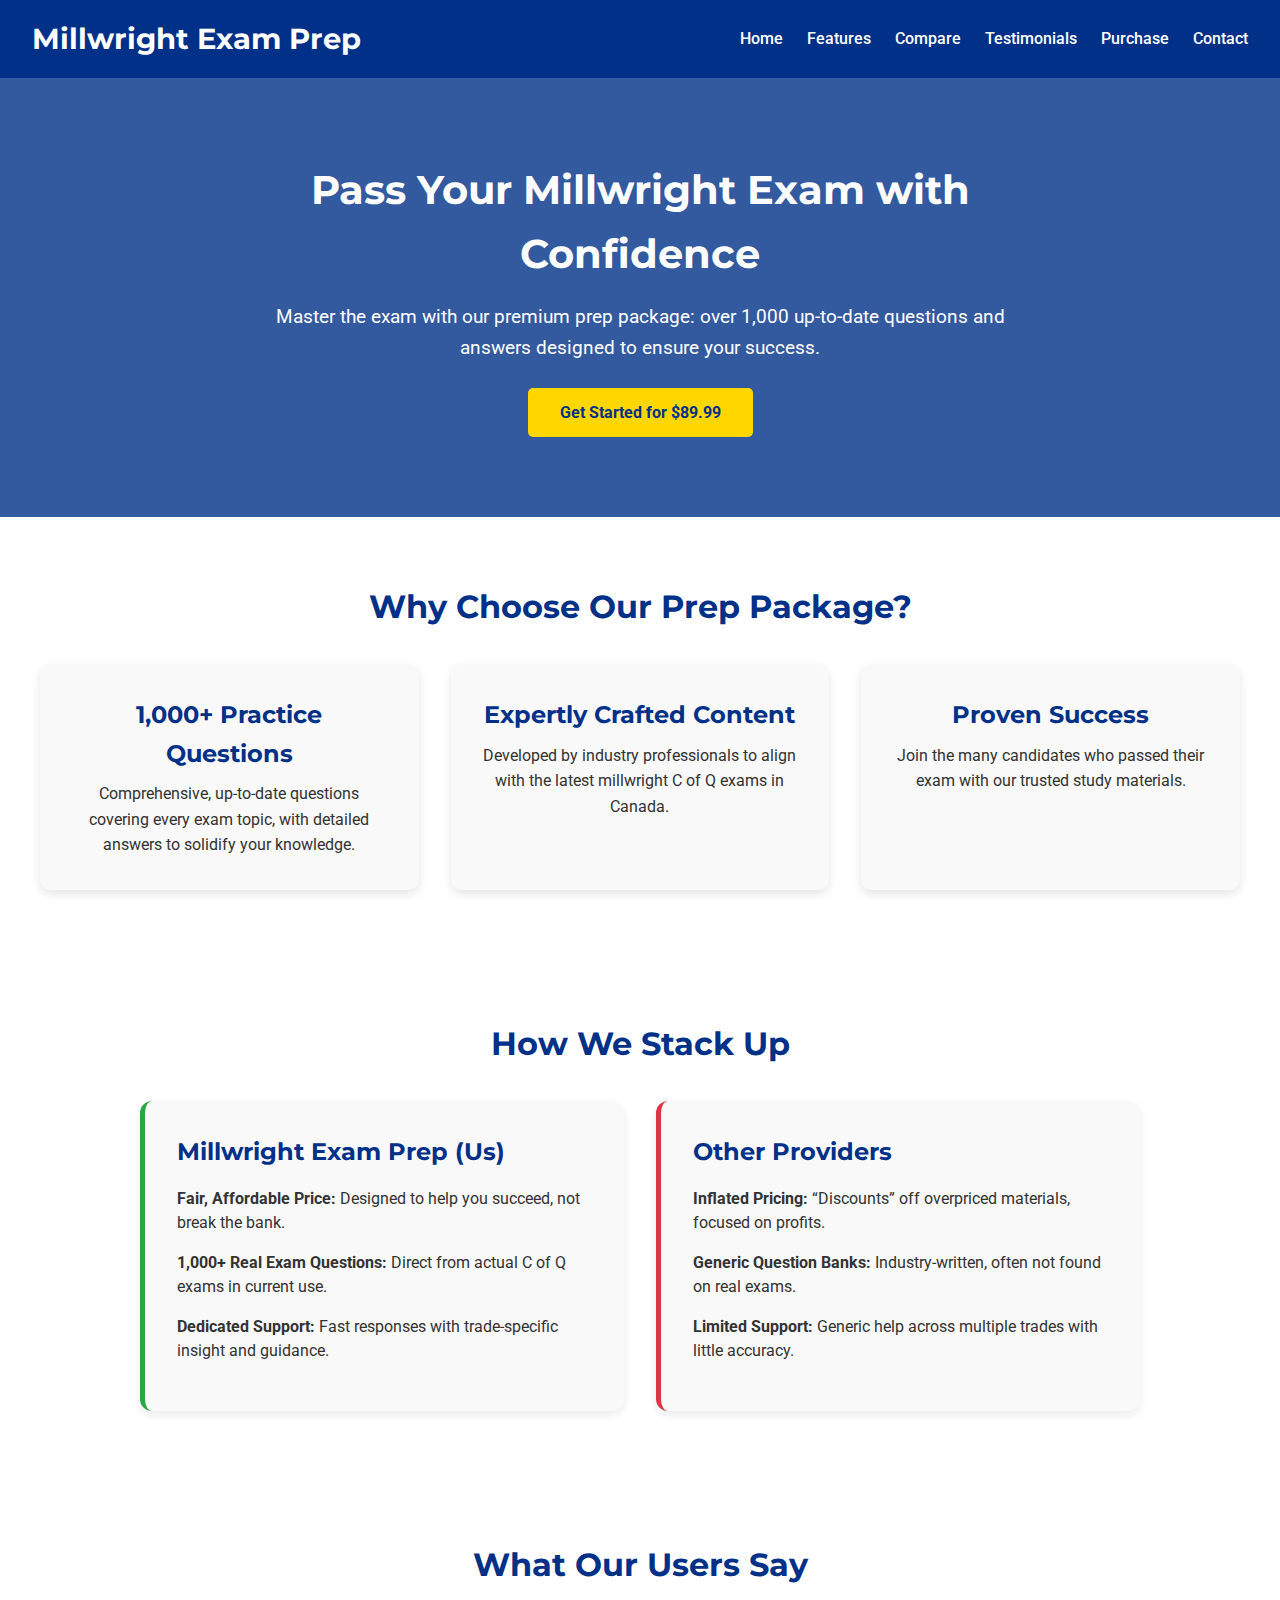
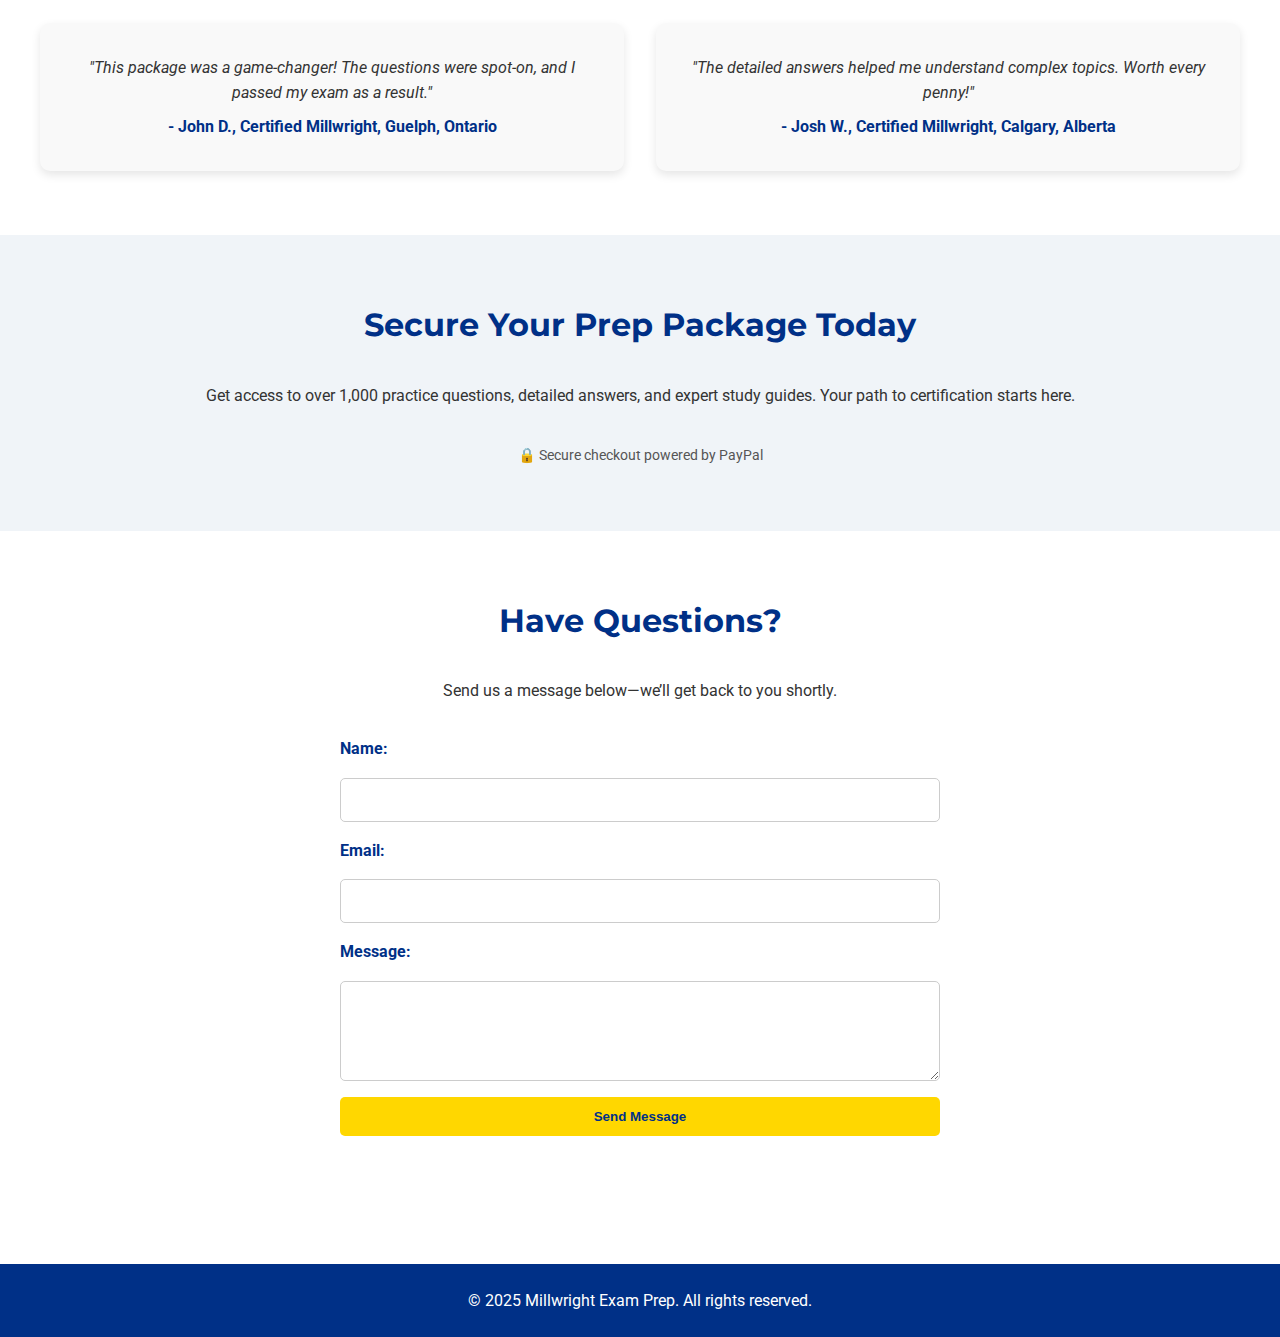
==== commit d3b00fac: "Update index.html" ====
--- a/index.html
+++ b/index.html
@@ -19,6 +19,7 @@
         <li><a href="#home">Home</a></li>
         <li><a href="#features">Features</a></li>
         <li><a href="#compare">Compare</a></li>
+        <li><a href="#testimonials">Testimonials</a></li> <!-- Added link -->
         <li><a href="#purchase">Purchase</a></li>
         <li><a href="#contact">Contact</a></li>
       </ul>
